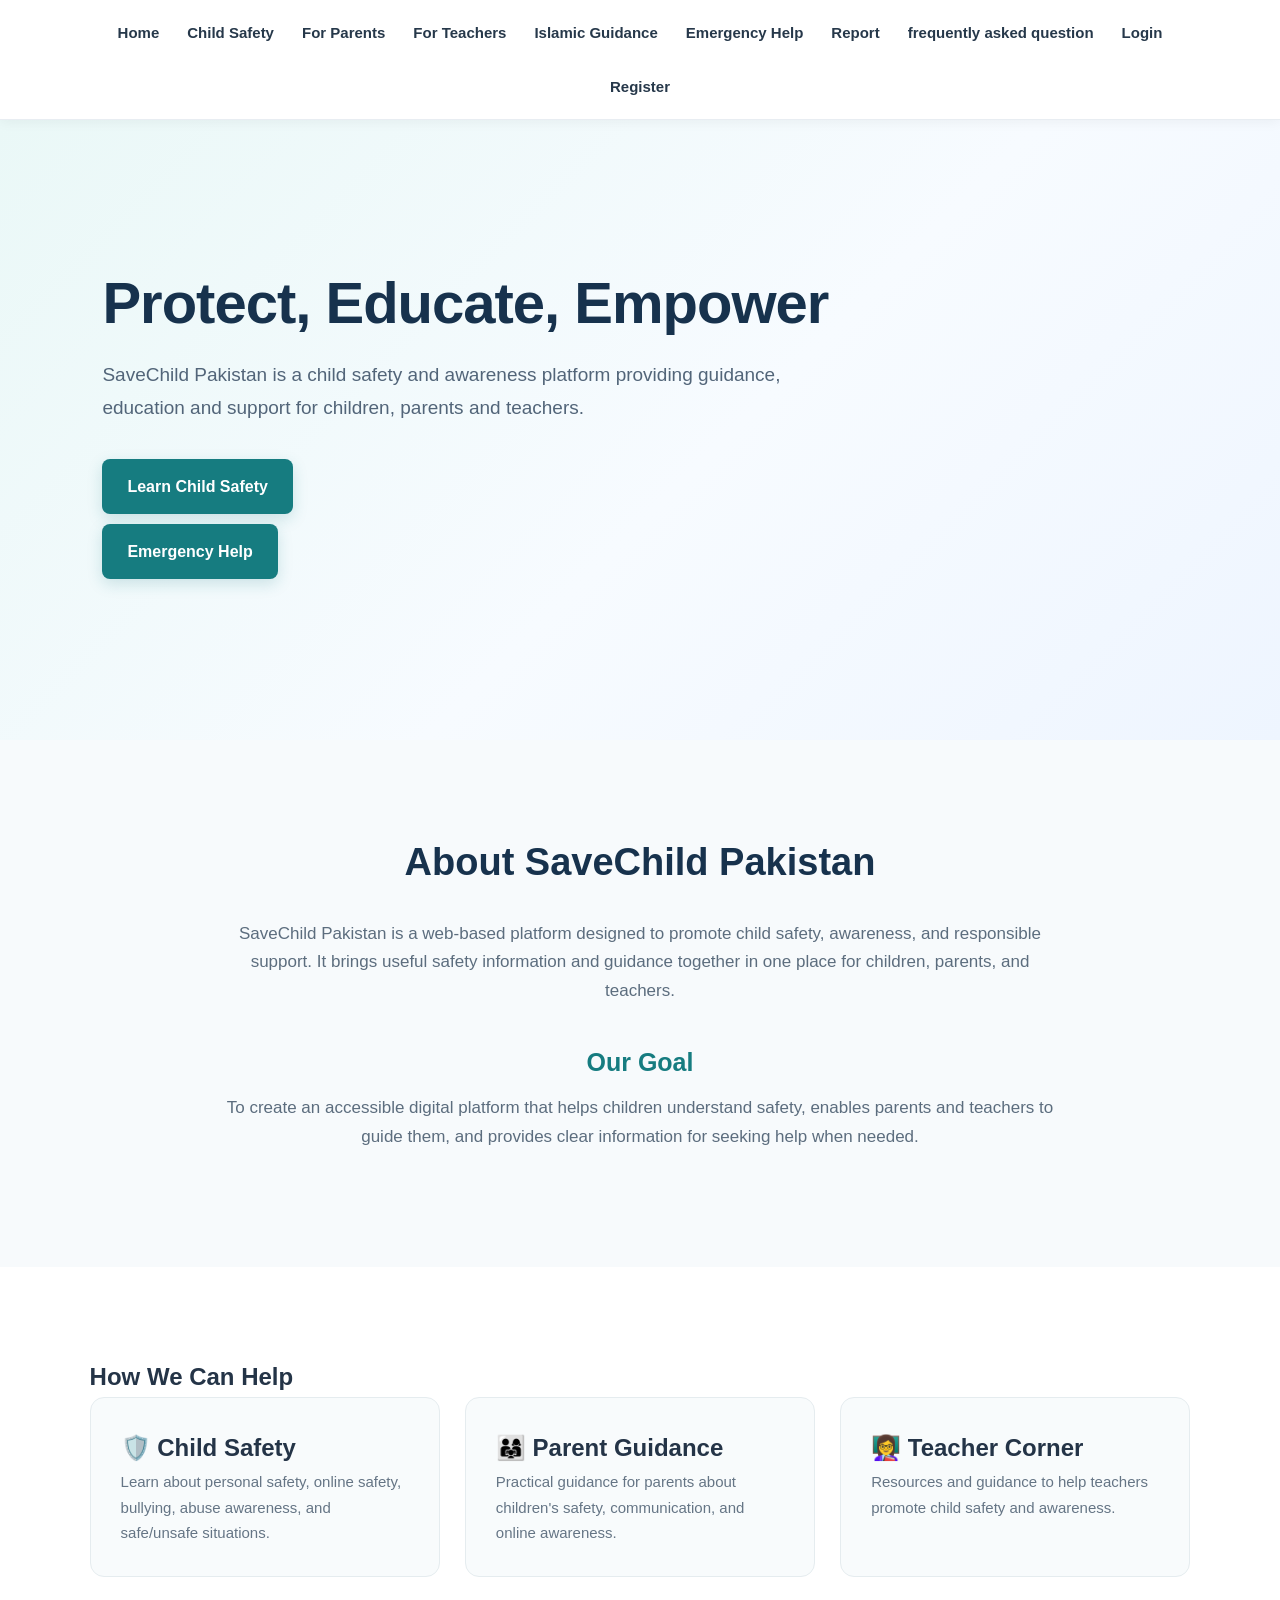
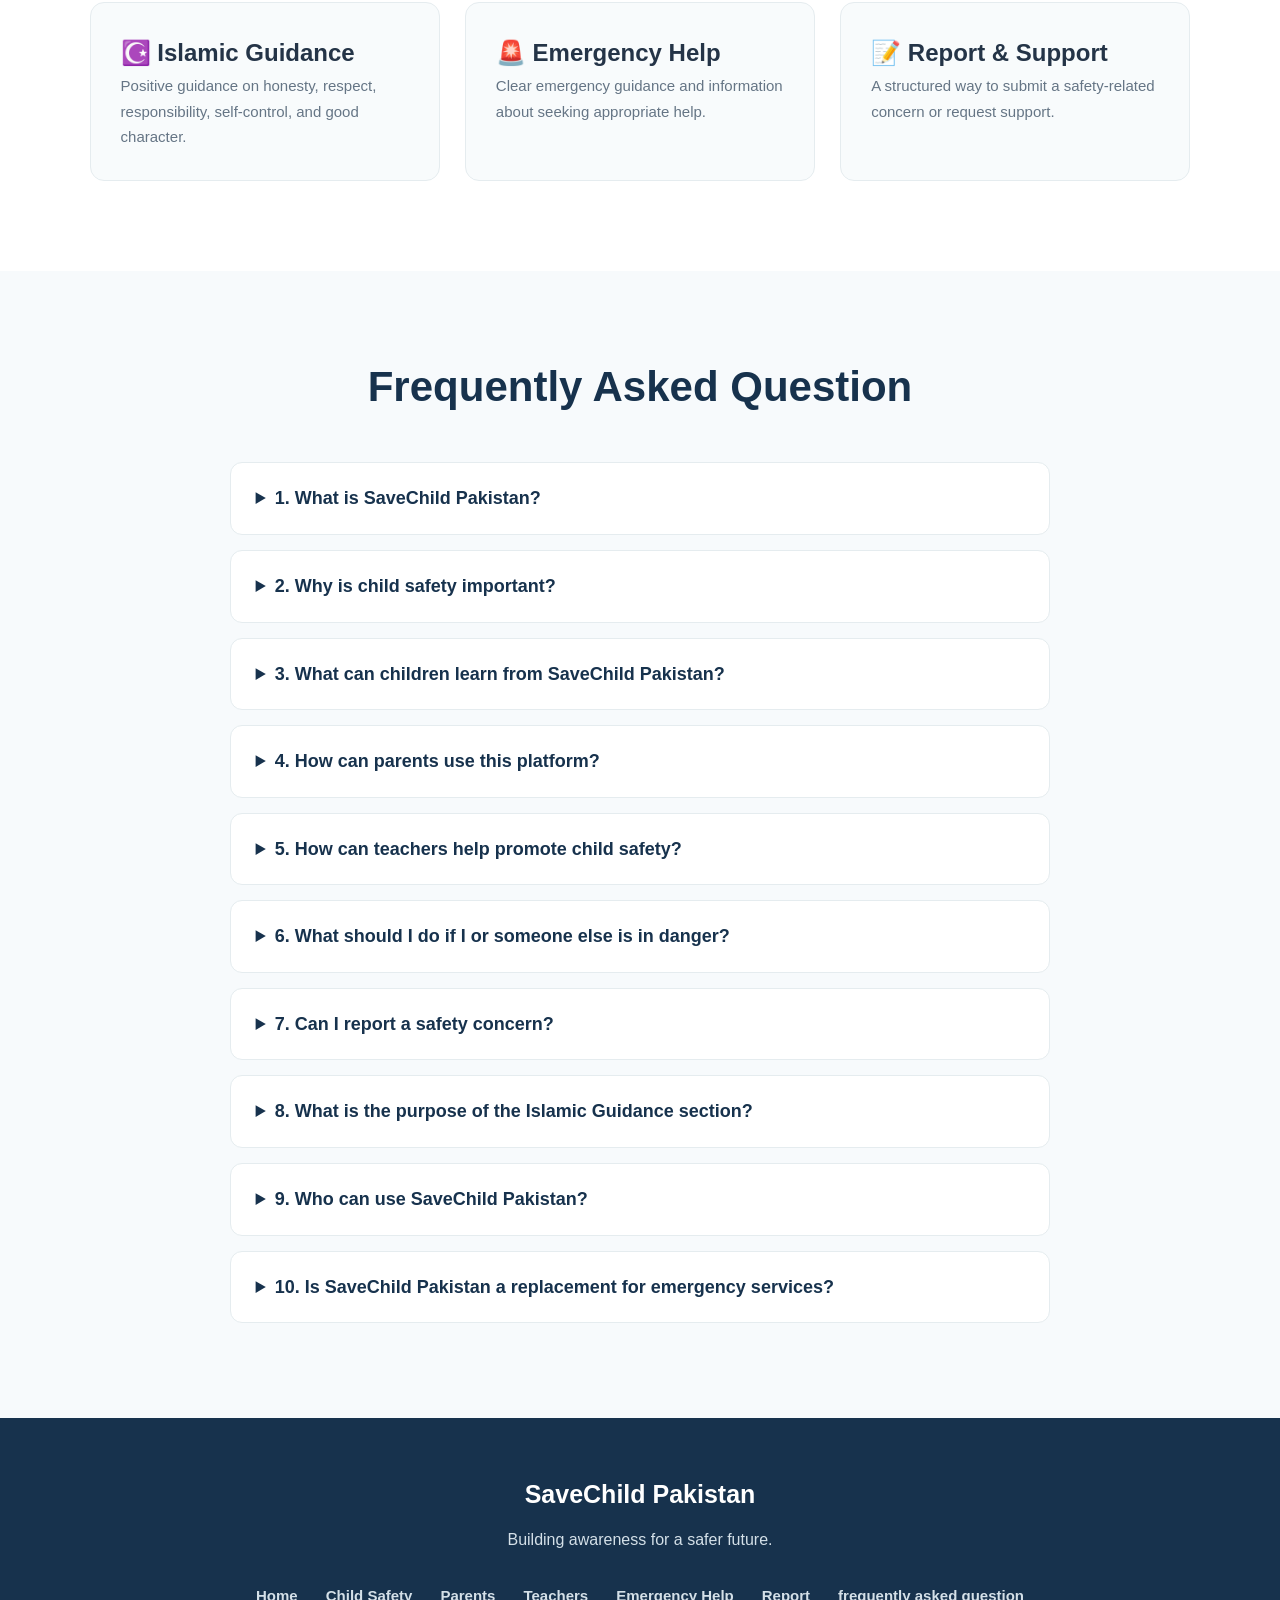
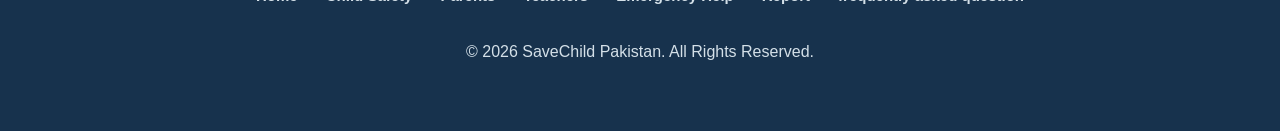
==== frontend/index.html @ 8187c3a1 "Initial SaveChild Pakistan project" ====
<!DOCTYPE html>
<html lang="en">

<head>
    <meta charset="UTF-8">
    <meta name="viewport" content="width=device-width, initial-scale=1.0">
    <title>SaveChild_Pakistam</title>
    <link rel="stylesheet" href="css/style.css">
</head>

<body>

    <nav>
        <a href="index.html">Home</a>
        <a href="child-safety.html">Child Safety</a>
        <a href="parents.html">For Parents</a>
        <a href="teachers.html">For Teachers</a>
        <a href="islamic-guidance.html">Islamic Guidance</a>
        <a href="emergency.html">Emergency Help</a>
        <a href="report.html">Report</a>
        <a href="#faq">frequently asked question</a>
        <a href="login.html">Login</a>
        <a href="register.html">Register</a>
    </nav>


    <section class="hero">

        <h1>Protect, Educate, Empower</h1>

        <p>
            SaveChild Pakistan is a child safety and awareness platform
            providing guidance, education and support for children,
            parents and teachers.
        </p>

        <a href="child-safety.html">Learn Child Safety</a>
        <a href="emergency.html">Emergency Help</a>

    </section>


    <section class="about">

        <h2>About SaveChild Pakistan</h2>

        <p>
            SaveChild Pakistan is a web-based platform designed to promote
            child safety, awareness, and responsible support. It brings
            useful safety information and guidance together in one place
            for children, parents, and teachers.
        </p>

        <h3>Our Goal</h3>

        <p>
            To create an accessible digital platform that helps children
            understand safety, enables parents and teachers to guide them,
            and provides clear information for seeking help when needed.
        </p>

    </section>
    <section class="features">
        <h1>How We Can Help</h1>
        <div class=" feature-container">
            <div class="feature-card">
                <h2>🛡️ Child Safety</h2>
                <p>Learn about personal safety, online safety, bullying, abuse awareness, and safe/unsafe situations.
                </p>

            </div>
            <div class=" feature-card">
                <h2>👨‍👩‍👧 Parent Guidance</h2>
                <p>Practical guidance for parents about children's safety, communication, and online awareness.</p>

            </div>
            <div class=" feature-card">
                <h2>👩‍🏫 Teacher Corner</h2>
                <p> Resources and guidance to help teachers promote child safety and awareness.</p>

            </div>

            <div class=" feature-card">
                <h2>☪️ Islamic Guidance</h2>
                <p> Positive guidance on honesty, respect, responsibility, self-control, and good character.</p>

            </div>
            <div class=" feature-card">
                <h2>🚨 Emergency Help</h2>
                <p> Clear emergency guidance and information about seeking appropriate help.</p>

            </div>

            <div class=" feature-card">
                <h2>📝 Report & Support</h2>
                <p> A structured way to submit a safety-related concern or request support.</p>

            </div>

        </div>

    </section>
    <section id="faq" class="faq-section">

        <h1>Frequently Asked Question</h1>

        <details>
            <summary>1. What is SaveChild Pakistan?</summary>
            <p>SaveChild Pakistan is a child safety and awareness platform that provides useful guidance and educational
                resources for children, parents, and teachers.</p>
        </details>
        <details>
            <summary>2. Why is child safety important?</summary>
            <p>Child safety helps children understand how to protect themselves, recognize unsafe situations, and seek
                help when they feel threatened or uncomfortable.</p>
        </details>
        <details>
            <summary>3. What can children learn from SaveChild Pakistan?</summary>
            <p>Children can learn about personal safety, online safety, bullying, abuse awareness, safe and unsafe
                situations, and ways to seek appropriate help.</p>
        </details>
        <details>
            <summary>4. How can parents use this platform?</summary>
            <p>Parents can use the platform to learn about children's safety, improve communication with their children,
                and understand online safety and other common safety concerns.</p>
        </details>
        <details>
            <summary>5. How can teachers help promote child safety?</summary>
            <p>Teachers can use the available resources to educate students about safety, awareness, responsible
                behavior, and how to respond to unsafe situations.</p>
        </details>
        <details>
            <summary>6. What should I do if I or someone else is in danger?</summary>
            <p>If there is an immediate danger, seek help from a trusted adult or appropriate emergency service. Do not
                put yourself at further risk.</p>
        </details>
        <details>
            <summary>7. Can I report a safety concern?</summary>
            <p>Yes. The Report & Support section is designed to allow users to submit a safety-related concern or
                request support.</p>
        </details>
        <details>
            <summary>8. What is the purpose of the Islamic Guidance section?</summary>
            <p>The Islamic Guidance section provides positive guidance related to honesty, respect, responsibility,
                self-control, and good character.</p>
        </details>
        <details>
            <summary>9. Who can use SaveChild Pakistan?</summary>
            <p>The platform is designed for children, parents, teachers, and anyone looking for basic child-safety
                awareness and guidance.</p>
        </details>
        <details>
            <summary>10. Is SaveChild Pakistan a replacement for emergency services?</summary>
            <p>No. The platform provides information and awareness. In an immediate emergency, users should contact the
                appropriate emergency service or a trusted responsible person.</p>
        </details>
    </section>


    <footer>

        <h3>SaveChild Pakistan</h3>

        <p>
            Building awareness for a safer future.
        </p>

        <nav>
            <a href="index.html">Home</a>
            <a href="child-safety.html">Child Safety</a>
            <a href="parents.html">Parents</a>
            <a href="teachers.html">Teachers</a>
            <a href="emergency.html">Emergency Help</a>
            <a href="report.html">Report</a>
            <a href="#faq">frequently asked question</a>
        </nav>

        <p>
            &copy; 2026 SaveChild Pakistan. All Rights Reserved.
        </p>

    </footer>


</body>


</html>
---- frontend/css/style.css ----
/* =========================
   RESET
========================= */

* {
    margin: 0;
    padding: 0;
    box-sizing: border-box;
}

html {
    scroll-behavior: smooth;
}

body {
    font-family: "Segoe UI", Arial, sans-serif;
    color: #243447;
    background: #f7fafc;
    line-height: 1.7;
}


/* =========================
   NAVBAR
========================= */

nav {
    display: flex;
    align-items: center;
    justify-content: center;
    flex-wrap: wrap;
    gap: 28px;
    padding: 20px 7%;
    background: #ffffff;
    border-bottom: 1px solid #e8edf2;
    box-shadow: 0 2px 12px rgba(0, 0, 0, 0.05);
    position: sticky;
    top: 0;
    z-index: 1000;
}

nav a {
    color: #26384a;
    text-decoration: none;
    font-size: 15px;
    font-weight: 600;
    transition: 0.3s ease;
}

nav a:hover {
    color: #167c80;
}


/* =========================
   HERO
========================= */

.hero {
    min-height: 620px;
    padding: 100px 8%;
    display: flex;
    flex-direction: column;
    justify-content: center;
    align-items: flex-start;
    background: linear-gradient(
        135deg,
        #eaf8f7 0%,
        #f7fbff 55%,
        #eef5ff 100%
    );
}

.hero h1 {
    max-width: 800px;
    font-size: 58px;
    line-height: 1.1;
    color: #17324d;
    margin-bottom: 25px;
    letter-spacing: -1px;
}

.hero p {
    max-width: 720px;
    font-size: 19px;
    color: #526579;
    margin-bottom: 35px;
}


/* =========================
   BUTTONS
========================= */

.hero a {
    display: inline-block;
    padding: 14px 25px;
    margin-right: 12px;
    margin-bottom: 10px;
    border-radius: 8px;
    background: #167c80;
    color: white;
    text-decoration: none;
    font-weight: 600;
    transition: 0.3s ease;
    box-shadow: 0 5px 15px rgba(22, 124, 128, 0.18);
}

.hero a:hover {
    background: #105f63;
    transform: translateY(-2px);
}


/* =========================
   ABOUT
========================= */

.about {
    max-width: 1100px;
    margin: auto;
    padding: 90px 7%;
    text-align: center;
}

.about h2 {
    font-size: 38px;
    color: #17324d;
    margin-bottom: 25px;
}

.about p {
    max-width: 850px;
    margin: 0 auto 25px;
    color: #5c6d7e;
    font-size: 17px;
}

.about h3 {
    font-size: 25px;
    color: #167c80;
    margin-top: 35px;
    margin-bottom: 10px;
}


/* =========================
   FEATURES
========================= */

.features {
    padding: 90px 7%;
    background: #ffffff;
}

.features > h2 {
    text-align: center;
    font-size: 38px;
    color: #17324d;
    margin-bottom: 50px;
}

.feature-container {
    max-width: 1150px;
    margin: auto;
    display: grid;
    grid-template-columns: repeat(3, 1fr);
    gap: 25px;
}

.feature-card {
    padding: 30px;
    background: #f8fbfc;
    border: 1px solid #e5ecef;
    border-radius: 14px;
    transition: 0.3s ease;
}

.feature-card:hover {
    transform: translateY(-6px);
    box-shadow: 0 12px 30px rgba(30, 60, 80, 0.10);
}

.feature-card h3 {
    color: #17324d;
    font-size: 21px;
    margin-bottom: 12px;
}

.feature-card p {
    color: #657585;
    font-size: 15px;
}


/* =========================
   FOOTER
========================= */

footer {
    padding: 55px 7%;
    background: #17324d;
    color: white;
    text-align: center;
}

footer h3 {
    font-size: 25px;
    margin-bottom: 10px;
}

footer p {
    color: #d4e0e8;
    margin: 10px 0;
}

footer nav {
    background: transparent;
    border: none;
    box-shadow: none;
    position: static;
    padding: 20px 0;
}

footer nav a {
    color: #d4e0e8;
}

footer nav a:hover {
    color: white;
}


/* =========================
   MOBILE
========================= */

@media (max-width: 900px) {

    .hero h1 {
        font-size: 45px;
    }

    .feature-container {
        grid-template-columns: repeat(2, 1fr);
    }
}


@media (max-width: 600px) {

    nav {
        gap: 15px;
        padding: 15px;
    }

    nav a {
        font-size: 13px;
    }

    .hero {
        min-height: 520px;
        padding: 70px 6%;
    }

    .hero h1 {
        font-size: 38px;
    }

    .hero p {
        font-size: 16px;
    }

    .feature-container {
        grid-template-columns: 1fr;
    }

    .about h2,
    .features > h2 {
        font-size: 30px;
    }
}
/* =========================
   FAQ
========================= */

.faq-section {
    max-width: 1000px;
    margin: 0 auto;
    padding: 80px 7%;
}

.faq-section > h1 {
    text-align: center;
    font-size: 42px;
    color: #17324d;
    margin-bottom: 45px;
}

.faq-card {
    background: #ffffff;
    padding: 25px 30px;
    margin-bottom: 18px;
    border: 1px solid #e5ecef;
    border-radius: 12px;
    box-shadow: 0 4px 15px rgba(30, 60, 80, 0.06);
}

.faq-card h2 {
    color: #17324d;
    font-size: 20px;
    margin-bottom: 10px;
}

.faq-card p {
    color: #657585;
    font-size: 16px;
    line-height: 1.7;
}

.faq-card:hover {
    transform: translateY(-3px);
    box-shadow: 0 8px 22px rgba(30, 60, 80, 0.10);
    transition: 0.3s ease;
}


/* =========================
   FAQ MOBILE
========================= */

@media (max-width: 600px) {

    .faq-section {
        padding: 60px 5%;
    }

    .faq-section > h1 {
        font-size: 32px;
    }

    .faq-card {
        padding: 20px;
    }

    .faq-card h2 {
        font-size: 18px;
    }
}
.faq-section {
    max-width: 1000px;
    margin: 0 auto;
    padding: 80px 7%;
}

.faq-section > h1 {
    text-align: center;
    font-size: 42px;
    color: #17324d;
    margin-bottom: 40px;
}

.faq-section details {
    background: #ffffff;
    padding: 20px 25px;
    margin-bottom: 15px;
    border: 1px solid #e5ecef;
    border-radius: 12px;
}

.faq-section summary {
    color: #17324d;
    font-size: 18px;
    font-weight: 600;
    cursor: pointer;
}

.faq-section details p {
    color: #657585;
    margin-top: 15px;
    line-height: 1.7;
}/* =========================
   AUTH
========================= */

.auth-container {
    min-height: 80vh;
    display: flex;
    justify-content: center;
    align-items: center;
    padding: 60px 20px;
}

.auth-form {
    width: 100%;
    max-width: 450px;
    padding: 35px;
    background: white;
    border: 1px solid #e5ecef;
    border-radius: 14px;
    box-shadow: 0 10px 30px rgba(30, 60, 80, 0.08);
}

.auth-form h1 {
    text-align: center;
    color: #17324d;
    margin-bottom: 25px;
}

.auth-form label {
    display: block;
    margin-bottom: 6px;
    color: #26384a;
    font-weight: 600;
}

.auth-form input {
    width: 100%;
    padding: 12px;
    margin-bottom: 18px;
    border: 1px solid #d9e2e8;
    border-radius: 8px;
    font-size: 15px;
}

.auth-form button {
    width: 100%;
    padding: 13px;
    border: none;
    border-radius: 8px;
    background: #167c80;
    color: white;
    font-size: 16px;
    font-weight: 600;
    cursor: pointer;
}

.auth-form button:hover {
    background: #105f63;
}

.auth-form p {
    text-align: center;
    margin-top: 18px;
}

.auth-form a {
    color: #167c80;
    text-decoration: none;
    font-weight: 600;
}
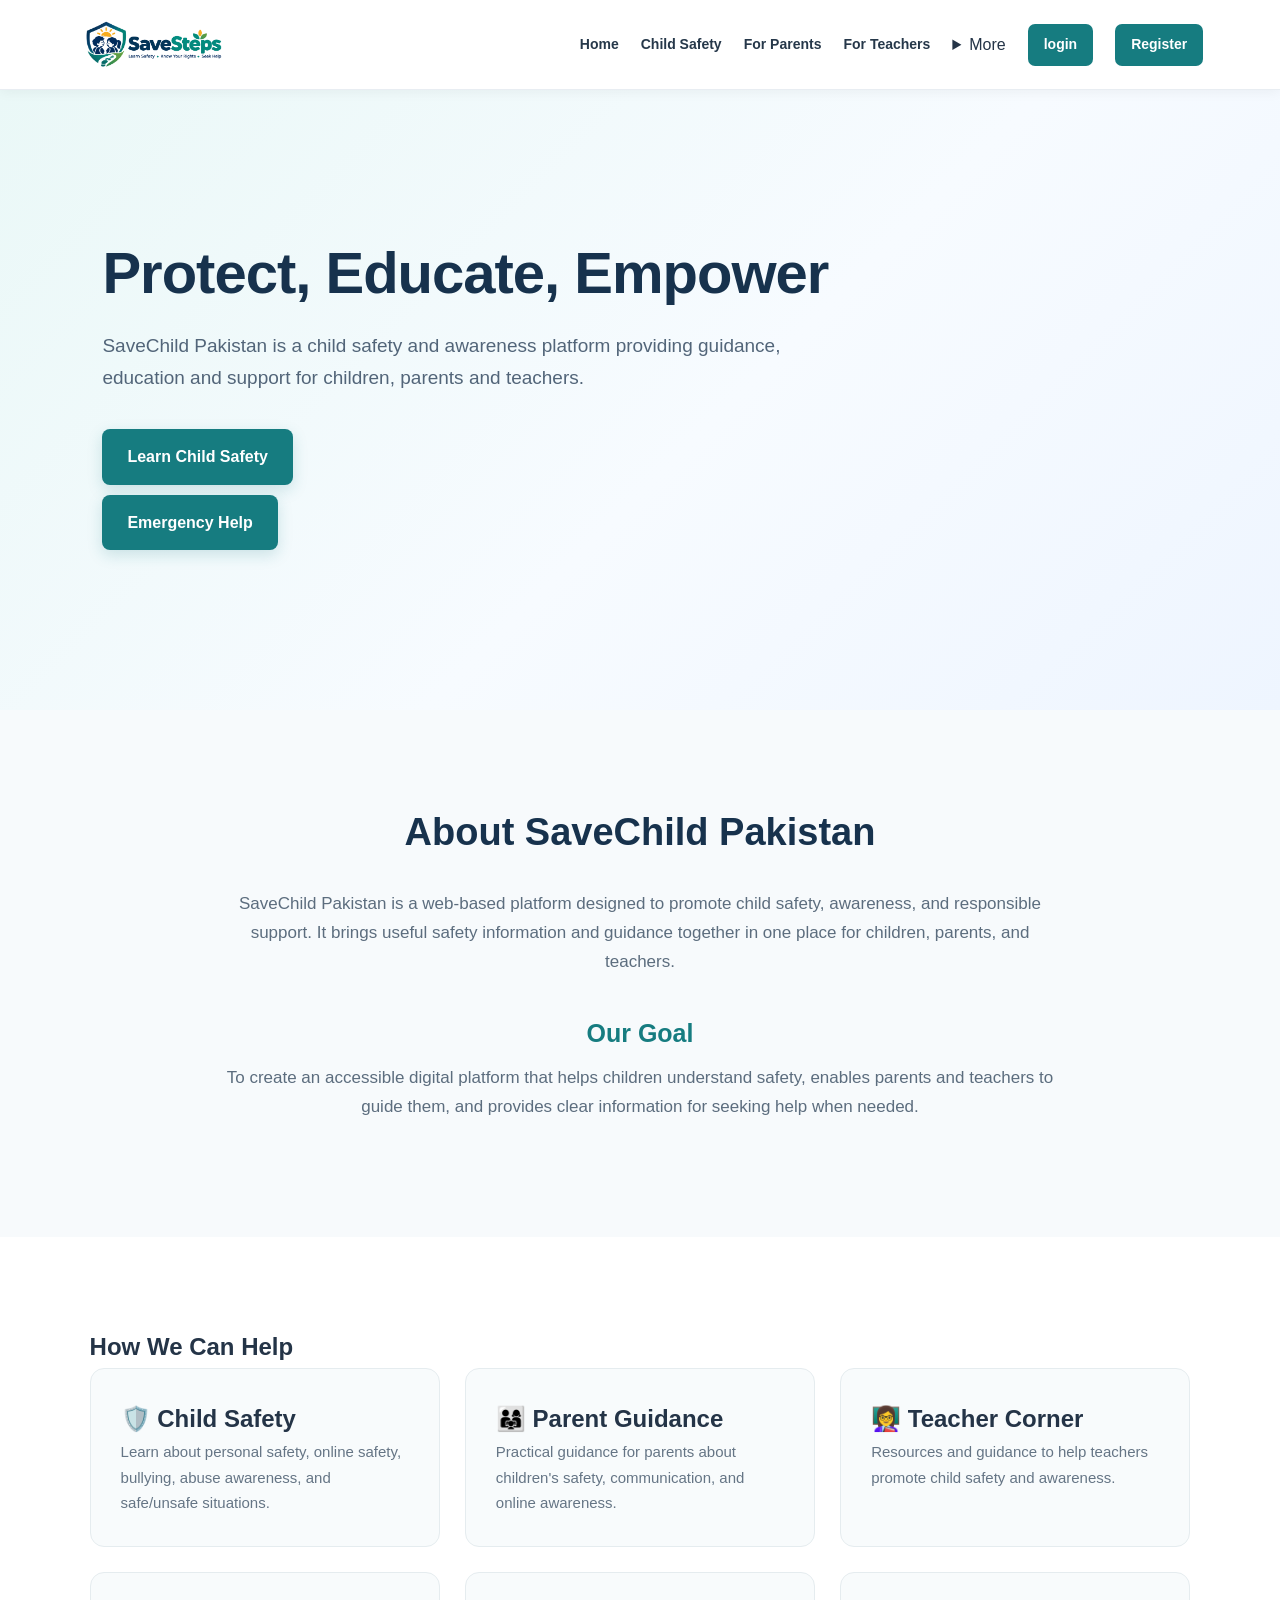
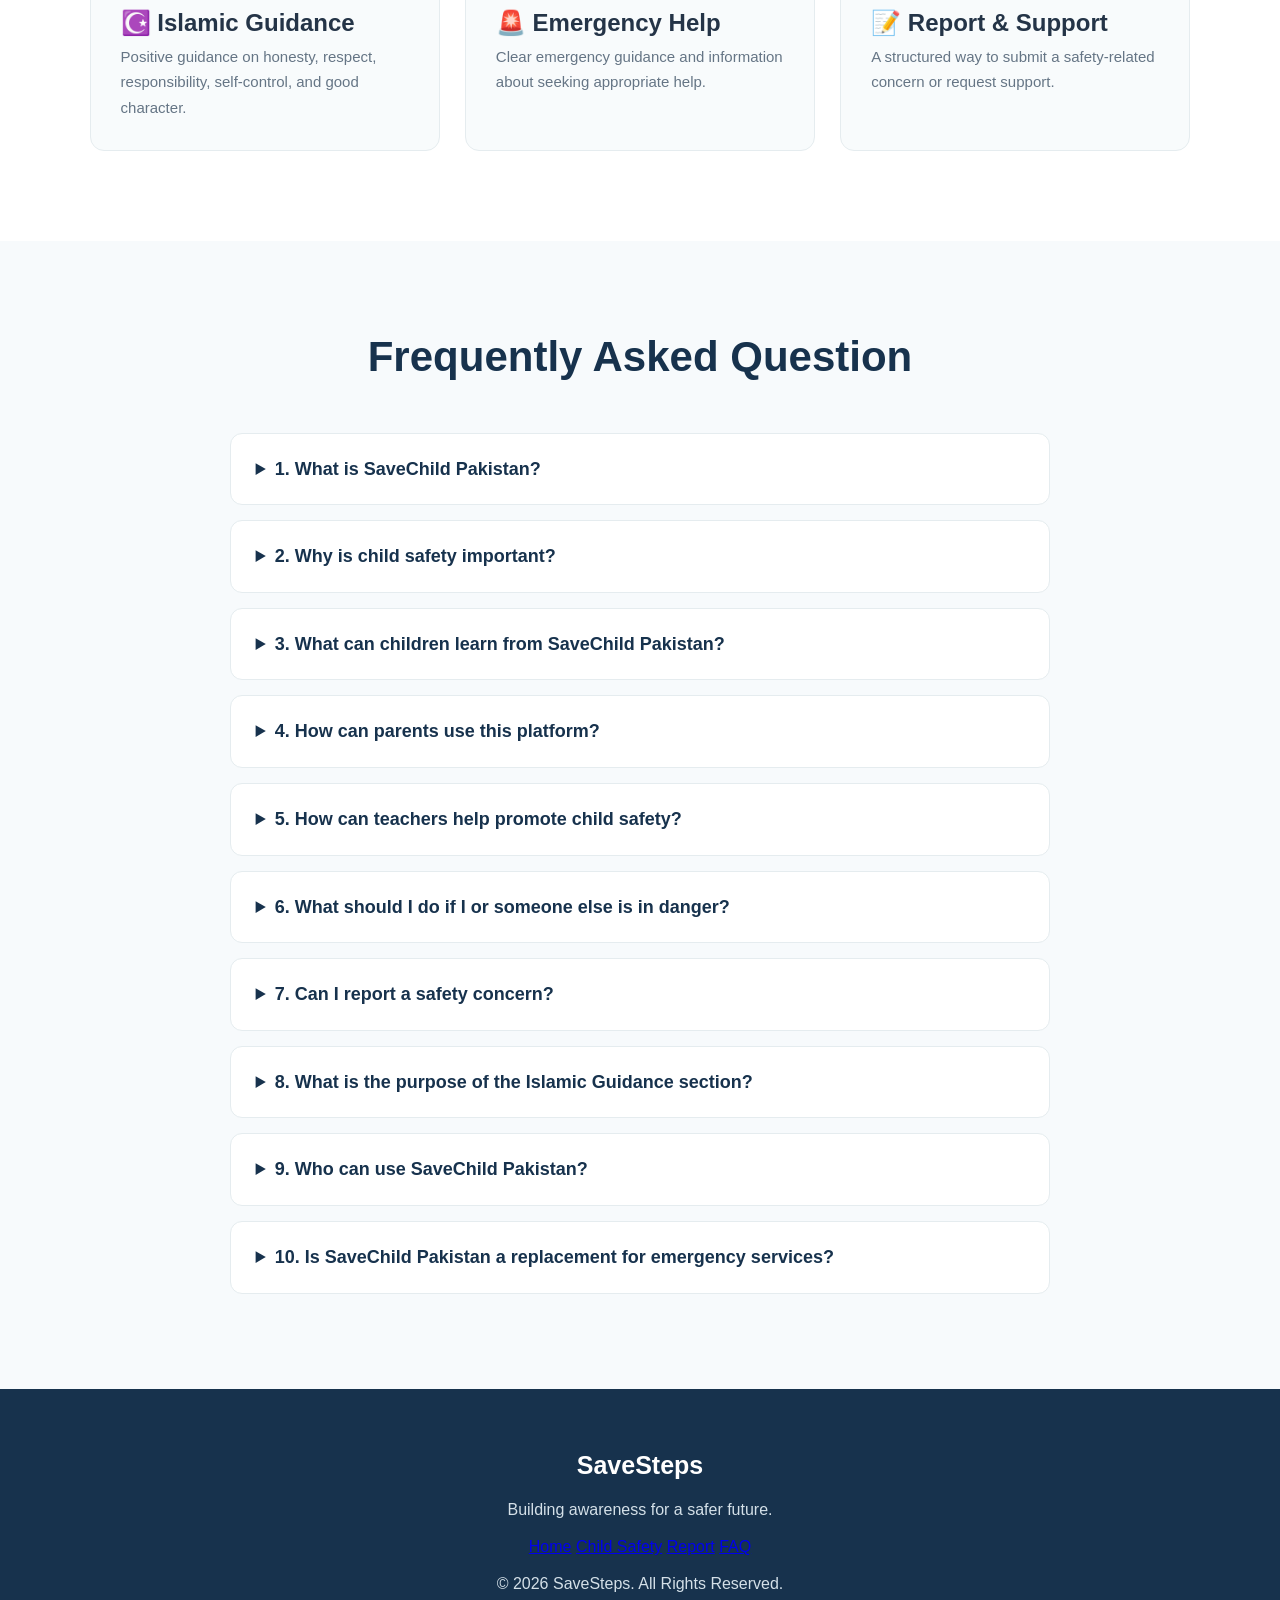
==== commit 561d5df5: "Add latest frontend pages and styling" ====
--- a/frontend/index.html
+++ b/frontend/index.html
@@ -2,25 +2,44 @@
 <html lang="en">
 
 <head>
+
+
+
+
+
     <meta charset="UTF-8">
     <meta name="viewport" content="width=device-width, initial-scale=1.0">
-    <title>SaveChild_Pakistam</title>
+    <title>SaveSteps</title>
     <link rel="stylesheet" href="css/style.css">
 </head>
 
 <body>
 
-    <nav>
-        <a href="index.html">Home</a>
-        <a href="child-safety.html">Child Safety</a>
-        <a href="parents.html">For Parents</a>
-        <a href="teachers.html">For Teachers</a>
-        <a href="islamic-guidance.html">Islamic Guidance</a>
-        <a href="emergency.html">Emergency Help</a>
-        <a href="report.html">Report</a>
-        <a href="#faq">frequently asked question</a>
-        <a href="login.html">Login</a>
-        <a href="register.html">Register</a>
+    <nav class="navbar">
+        <a href="index.html" class="logo">
+            <img src="images/logo.png" alt="SaveSteps Logo">
+        </a>
+        <div class="nav-links">
+            <a href="index.html">Home</a>
+            <a href="childern_safety.html">Child Safety</a>
+            <a href="parents.html">For Parents</a>
+            <a href="teachers.html">For Teachers</a>
+            <details class="more menu">
+                <summary> More</summary>
+                <div class="dropdown">
+                    <a href="islamic-guidance.html">Islamic Guidance</a>
+                    <a href="emergency.html">Emergency Help</a>
+                    <a href="report.html">Report</a>
+                    <a href="#faq">frequently asked question</a>
+                    <a href="login.html">Login</a>
+                    <a href="register.html">Register</a>
+                </div>
+            </details>
+            <div class="auth-links">
+                <a href="login.html">login</a>
+                <a href="register.html">Register</a>
+
+            </div>
     </nav>
 
 
@@ -34,7 +53,7 @@
             parents and teachers.
         </p>
 
-        <a href="child-safety.html">Learn Child Safety</a>
+        <a href="childern_safety.html">Learn Child Safety</a>
         <a href="emergency.html">Emergency Help</a>
 
     </section>
@@ -159,28 +178,20 @@
 
     <footer>
 
-        <h3>SaveChild Pakistan</h3>
+        <h3>SaveSteps</h3>
 
-        <p>
-            Building awareness for a safer future.
-        </p>
+        <p>Building awareness for a safer future.</p>
 
-        <nav>
+        <div class="footer-links">
             <a href="index.html">Home</a>
-            <a href="child-safety.html">Child Safety</a>
-            <a href="parents.html">Parents</a>
-            <a href="teachers.html">Teachers</a>
-            <a href="emergency.html">Emergency Help</a>
+            <a href="childern_safety.html">Child Safety</a>
             <a href="report.html">Report</a>
-            <a href="#faq">frequently asked question</a>
-        </nav>
+            <a href="index.html#faq">FAQ</a>
+        </div>
 
-        <p>
-            &copy; 2026 SaveChild Pakistan. All Rights Reserved.
-        </p>
+        <p>&copy; 2026 SaveSteps. All Rights Reserved.</p>
 
     </footer>
-
 
 </body>
 
--- a/frontend/css/style.css
+++ b/frontend/css/style.css
@@ -23,14 +23,12 @@
 /* =========================
    NAVBAR
 ========================= */
-
-nav {
+.navbar {
     display: flex;
     align-items: center;
-    justify-content: center;
-    flex-wrap: wrap;
-    gap: 28px;
-    padding: 20px 7%;
+    justify-content: space-between;
+    gap: 25px;
+    padding: 18px 6%;
     background: #ffffff;
     border-bottom: 1px solid #e8edf2;
     box-shadow: 0 2px 12px rgba(0, 0, 0, 0.05);
@@ -39,18 +37,44 @@
     z-index: 1000;
 }
 
-nav a {
+.nav-links,
+.auth-links {
+    display: flex;
+    align-items: center;
+    gap: 22px;
+    flex-wrap: wrap;
+}
+
+.navbar a {
     color: #26384a;
     text-decoration: none;
-    font-size: 15px;
+    font-size: 14px;
     font-weight: 600;
     transition: 0.3s ease;
 }
 
-nav a:hover {
+.navbar a:hover {
     color: #167c80;
 }
 
+.auth-links a:last-child {
+    padding: 9px 16px;
+    background: #167c80;
+    color: white;
+    border-radius: 7px;
+}
+
+.auth-links a {
+    padding: 9px 16px;
+    border-radius: 7px;
+    background: #167c80;
+    color: white;
+}
+
+.auth-links a:hover {
+    background: #105f63;
+    color: white;
+}
 
 /* =========================
    HERO
@@ -214,22 +238,22 @@
     margin: 10px 0;
 }
 
-footer nav {
-    background: transparent;
-    border: none;
-    box-shadow: none;
-    position: static;
+.footer-nav {
+    display: flex;
+    justify-content: center;
+    flex-wrap: wrap;
+    gap: 20px;
     padding: 20px 0;
 }
 
-footer nav a {
+.footer-nav a {
     color: #d4e0e8;
-}
-
-footer nav a:hover {
+    text-decoration: none;
+}
+
+.footer-nav a:hover {
     color: white;
 }
-
 
 /* =========================
    MOBILE
@@ -448,4 +472,533 @@
     color: #167c80;
     text-decoration: none;
     font-weight: 600;
+}
+/*============================================*/
+.more-menu {
+    position: relative;
+}
+
+.more-menu summary {
+    cursor: pointer;
+    list-style: none;
+    color: #26384a;
+    font-size: 14px;
+    font-weight: 600;
+}
+
+.more-menu summary::-webkit-details-marker {
+    display: none;
+}
+
+.dropdown {
+    position: absolute;
+    top: 100%;
+    right: 0;
+
+    width: 210px;
+
+    margin-top: 12px;
+    padding: 8px 0;
+
+    background: white;
+    border: 1px solid #e5ecef;
+    border-radius: 10px;
+
+    box-shadow: 0 10px 25px rgba(30, 60, 80, 0.12);
+
+    z-index: 2000;
+}
+
+.dropdown a {
+    display: block;
+    padding: 11px 15px;
+
+    color: #26384a;
+    text-decoration: none;
+    font-size: 14px;
+}
+
+.dropdown a:hover {
+    background: #f0f8f8;
+    color: #167c80;
+}
+/*================================================*/
+.logo img {
+    width: 150px;
+    height: auto;
+    display: block;
+}
+.logo {
+    display: flex;
+    align-items: center;
+}
+/* ================================
+   REPORT PAGE
+================================ */
+
+.report-section {
+    max-width: 700px;
+    margin: 60px auto;
+    padding: 40px;
+    background: white;
+    border-radius: 16px;
+    box-shadow: 0 8px 25px rgba(0, 0, 0, 0.08);
+}
+
+.report-section h1 {
+    text-align: center;
+    margin-bottom: 15px;
+    color: #173b5f;
+}
+
+.report-section > p {
+    text-align: center;
+    margin-bottom: 30px;
+    line-height: 1.6;
+    color: #526b82;
+}
+
+#reportForm {
+    display: flex;
+    flex-direction: column;
+}
+
+#reportForm label {
+    margin-bottom: 7px;
+    font-weight: 600;
+    color: #173b5f;
+}
+
+#reportForm input,
+#reportForm textarea {
+    width: 100%;
+    padding: 12px;
+    margin-bottom: 20px;
+    border: 1px solid #cbd8e3;
+    border-radius: 8px;
+    font-size: 16px;
+    box-sizing: border-box;
+}
+
+#reportForm input:focus,
+#reportForm textarea:focus {
+    outline: none;
+    border-color: #16838a;
+}
+
+#reportForm textarea {
+    resize: vertical;
+}
+
+#reportForm button {
+    width: 180px;
+    padding: 12px;
+    margin: 10px auto 0;
+    border: none;
+    border-radius: 8px;
+    background: #16838a;
+    color: white;
+    font-size: 16px;
+    font-weight: 600;
+    cursor: pointer;
+}
+
+#reportForm button:hover {
+    background: #126d73;
+}
+
+#message {
+    margin-top: 20px;
+    text-align: center;
+    font-weight: 600;
+}
+.back-home {
+    display: block;
+    width: fit-content;
+    margin: 25px auto 0;
+    padding: 10px 18px;
+    border-radius: 8px;
+    background: #173b5f;
+    color: white;
+    text-decoration: none;
+    font-weight: 600;
+}
+
+.back-home:hover {
+    background: #126d73;
+}
+/* =========================================
+   CHILD SAFETY PAGE
+   ========================================= */
+
+/* Main safety sections */
+.intro-safety,
+.age-groups,
+.safety-topic,
+.situations,
+.safety-steps,
+.trusted-adults,
+.safety-tips,
+.learning-games,
+.learning-videos,
+.help-section {
+    max-width: 1100px;
+    margin: 60px auto;
+    padding: 45px;
+    background: white;
+    border-radius: 18px;
+    box-shadow: 0 8px 25px rgba(0, 0, 0, 0.06);
+}
+
+
+/* Introduction */
+.intro-safety {
+    margin-top: 50px;
+}
+
+.intro-safety h1 {
+    text-align: center;
+    font-size: 48px;
+    color: #173b5f;
+    margin-bottom: 15px;
+}
+
+.intro-safety h2 {
+    text-align: center;
+    color: #16838a;
+    margin-bottom: 30px;
+}
+
+
+/* Details / FAQ style */
+.intro-safety details {
+    margin-bottom: 15px;
+    padding: 18px 20px;
+    background: #f5fafb;
+    border-radius: 10px;
+    border: 1px solid #dcebed;
+}
+
+.intro-safety summary {
+    cursor: pointer;
+    font-weight: 600;
+    color: #173b5f;
+}
+
+.intro-safety details p {
+    margin-top: 15px;
+    line-height: 1.7;
+    color: #526b82;
+}
+
+.intro-safety details ul {
+    margin-top: 15px;
+    padding-left: 25px;
+}
+
+.intro-safety details li {
+    margin-bottom: 10px;
+    line-height: 1.6;
+}
+
+
+/* Age Groups */
+.age-groups {
+    background: #f7fafc;
+}
+
+.age-groups h2,
+.safety-topic h2,
+.situations h2,
+.safety-steps h2,
+.trusted-adults h2,
+.safety-tips h2,
+.learning-games h2,
+.learning-videos h2,
+.help-section h2 {
+    text-align: center;
+    color: #173b5f;
+    font-size: 32px;
+    margin-bottom: 30px;
+}
+
+.age-container {
+    display: grid;
+    grid-template-columns: repeat(3, 1fr);
+    gap: 25px;
+}
+
+.age-card {
+    padding: 30px;
+    background: white;
+    border-radius: 14px;
+    text-align: center;
+    border: 1px solid #dcebed;
+    transition: transform 0.3s ease, box-shadow 0.3s ease;
+}
+
+.age-card:hover {
+    transform: translateY(-5px);
+    box-shadow: 0 8px 20px rgba(0, 0, 0, 0.08);
+}
+
+.age-card h3 {
+    color: #16838a;
+    font-size: 22px;
+    margin-bottom: 15px;
+}
+
+.age-card p {
+    color: #526b82;
+    line-height: 1.6;
+}
+
+
+/* General Safety Topics */
+.safety-topic p,
+.trusted-adults p,
+.learning-games > p,
+.learning-videos > p,
+.help-section p {
+    line-height: 1.7;
+    color: #526b82;
+    margin-bottom: 20px;
+}
+
+.safety-topic h3 {
+    color: #16838a;
+    margin-top: 25px;
+    margin-bottom: 15px;
+}
+
+.safety-topic ul,
+.trusted-adults ul,
+.safety-tips ul {
+    padding-left: 25px;
+}
+
+.safety-topic li,
+.trusted-adults li,
+.safety-tips li {
+    margin-bottom: 12px;
+    line-height: 1.6;
+    color: #526b82;
+}
+
+
+/* Safe / Unsafe Situations */
+.situation-container {
+    display: grid;
+    grid-template-columns: repeat(2, 1fr);
+    gap: 25px;
+}
+
+.situation-card {
+    padding: 30px;
+    border-radius: 14px;
+    background: #f5fafb;
+    border: 1px solid #dcebed;
+}
+
+.situation-card h3 {
+    color: #16838a;
+    margin-bottom: 15px;
+}
+
+.situation-card ul {
+    padding-left: 20px;
+}
+
+.situation-card li {
+    margin-bottom: 10px;
+    line-height: 1.6;
+    color: #526b82;
+}
+
+
+/* Steps */
+.safety-steps ol {
+    max-width: 800px;
+    margin: auto;
+    padding-left: 25px;
+}
+
+.safety-steps li {
+    margin-bottom: 15px;
+    padding-left: 8px;
+    line-height: 1.6;
+    color: #526b82;
+}
+
+
+/* Games */
+.learning-games {
+    background: #f7fafc;
+}
+
+.game-container {
+    display: grid;
+    grid-template-columns: repeat(3, 1fr);
+    gap: 25px;
+}
+
+.game-card {
+    padding: 30px;
+    background: white;
+    border-radius: 14px;
+    text-align: center;
+    border: 1px solid #dcebed;
+    transition: transform 0.3s ease, box-shadow 0.3s ease;
+}
+
+.game-card:hover {
+    transform: translateY(-5px);
+    box-shadow: 0 8px 20px rgba(0, 0, 0, 0.08);
+}
+
+.game-card h3 {
+    color: #16838a;
+    margin-bottom: 12px;
+}
+
+.game-card p {
+    color: #526b82;
+    line-height: 1.6;
+}
+
+
+/* Videos */
+.video-container {
+    display: grid;
+    grid-template-columns: repeat(3, 1fr);
+    gap: 25px;
+}
+
+.video-card {
+    padding: 30px;
+    background: #f5fafb;
+    border-radius: 14px;
+    text-align: center;
+    border: 1px solid #dcebed;
+}
+
+.video-card h3 {
+    color: #16838a;
+    margin-bottom: 12px;
+}
+
+.video-card p {
+    color: #526b82;
+    line-height: 1.6;
+}
+
+
+/* Help Section */
+.help-section {
+    text-align: center;
+    background: #eaf8f7;
+}
+
+.help-section a {
+    display: inline-block;
+    margin-top: 10px;
+    padding: 12px 22px;
+    background: #16838a;
+    color: white;
+    text-decoration: none;
+    border-radius: 8px;
+    font-weight: 600;
+}
+
+.help-section a:hover {
+    background: #126d73;
+}
+
+
+/* Back to Home */
+main > a {
+    display: block;
+    width: fit-content;
+    margin: 30px auto 60px;
+    padding: 11px 20px;
+    background: #173b5f;
+    color: white;
+    text-decoration: none;
+    border-radius: 8px;
+    font-weight: 600;
+}
+
+main > a:hover {
+    background: #126d73;
+}
+
+
+/* =========================================
+   RESPONSIVE DESIGN
+   ========================================= */
+
+@media (max-width: 900px) {
+
+    .age-container,
+    .game-container,
+    .video-container {
+        grid-template-columns: repeat(2, 1fr);
+    }
+
+    .situation-container {
+        grid-template-columns: 1fr;
+    }
+
+    .intro-safety,
+    .age-groups,
+    .safety-topic,
+    .situations,
+    .safety-steps,
+    .trusted-adults,
+    .safety-tips,
+    .learning-games,
+    .learning-videos,
+    .help-section {
+        margin: 40px 20px;
+        padding: 30px;
+    }
+}
+
+
+@media (max-width: 600px) {
+
+    .age-container,
+    .game-container,
+    .video-container {
+        grid-template-columns: 1fr;
+    }
+
+    .intro-safety h1 {
+        font-size: 36px;
+    }
+
+    .age-groups h2,
+    .safety-topic h2,
+    .situations h2,
+    .safety-steps h2,
+    .trusted-adults h2,
+    .safety-tips h2,
+    .learning-games h2,
+    .learning-videos h2,
+    .help-section h2 {
+        font-size: 26px;
+    }
+
+    .intro-safety,
+    .age-groups,
+    .safety-topic,
+    .situations,
+    .safety-steps,
+    .trusted-adults,
+    .safety-tips,
+    .learning-games,
+    .learning-videos,
+    .help-section {
+        padding: 22px;
+    }
 }
